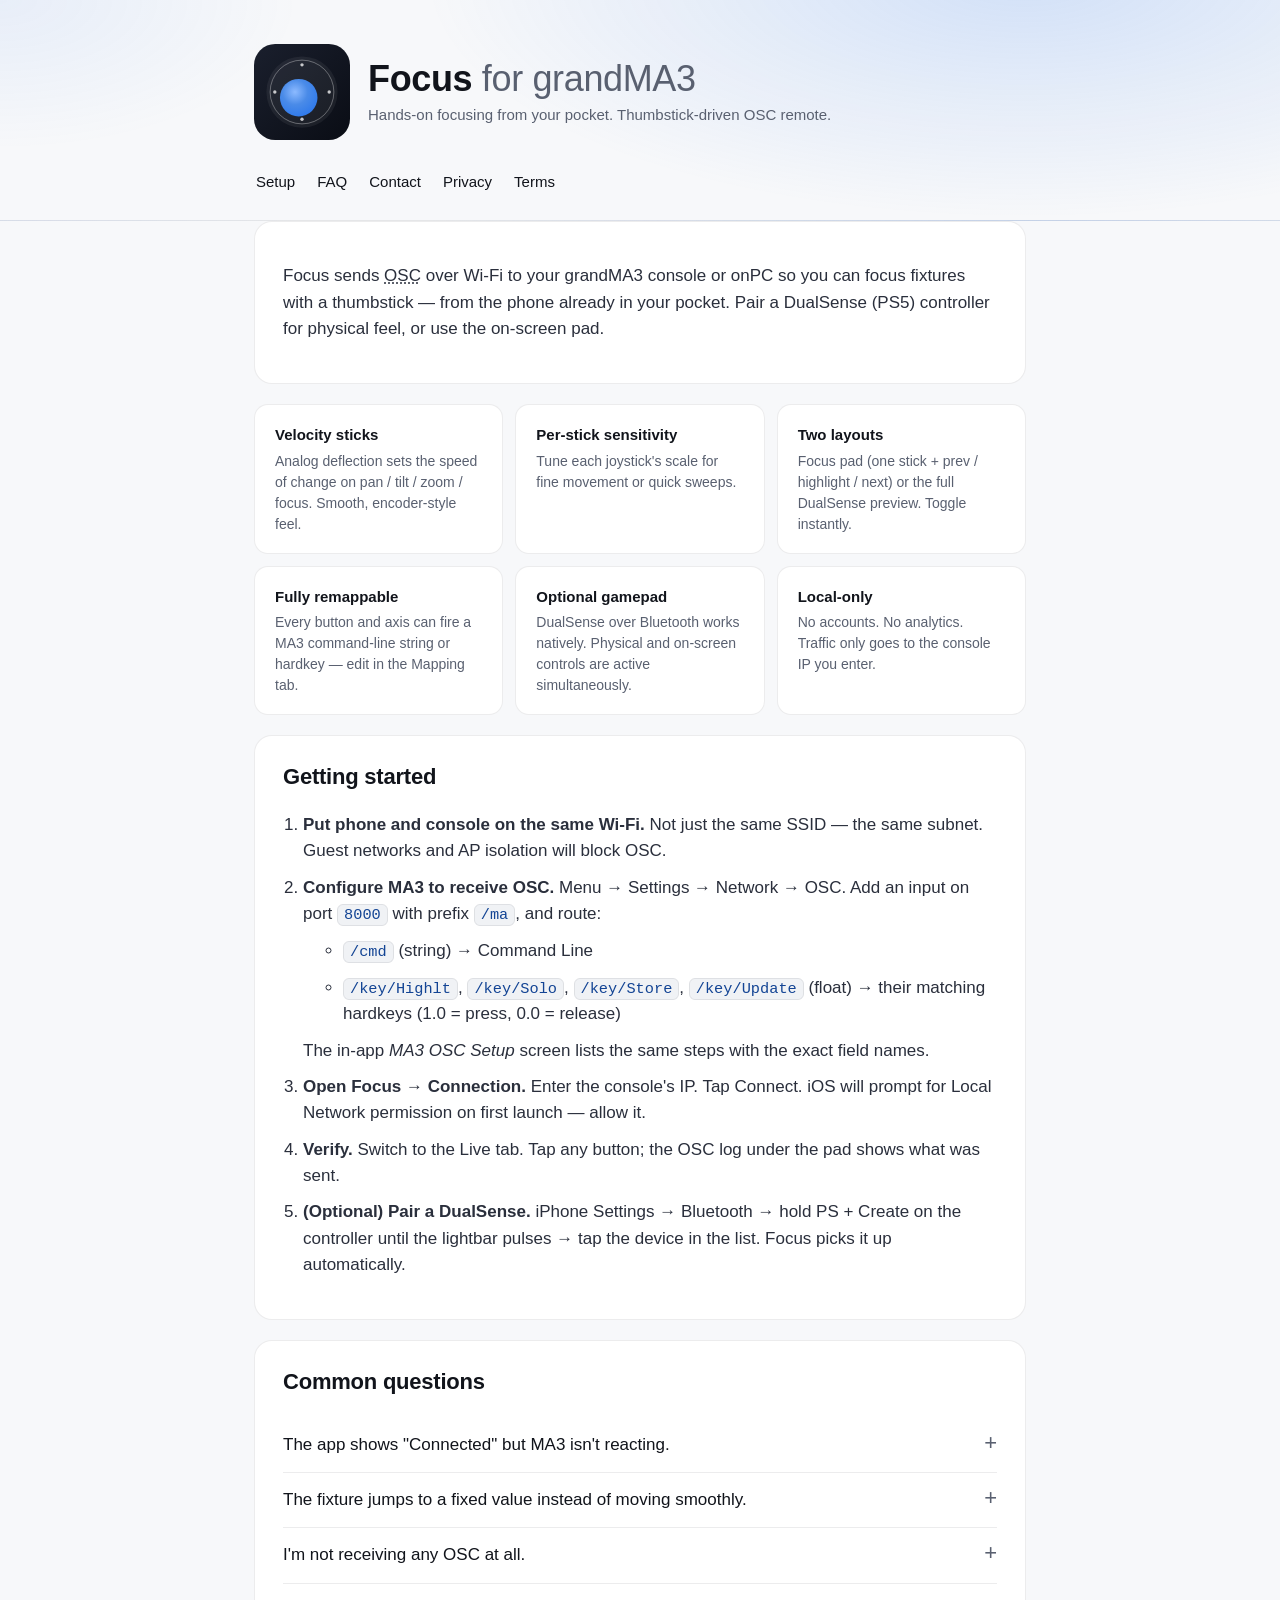
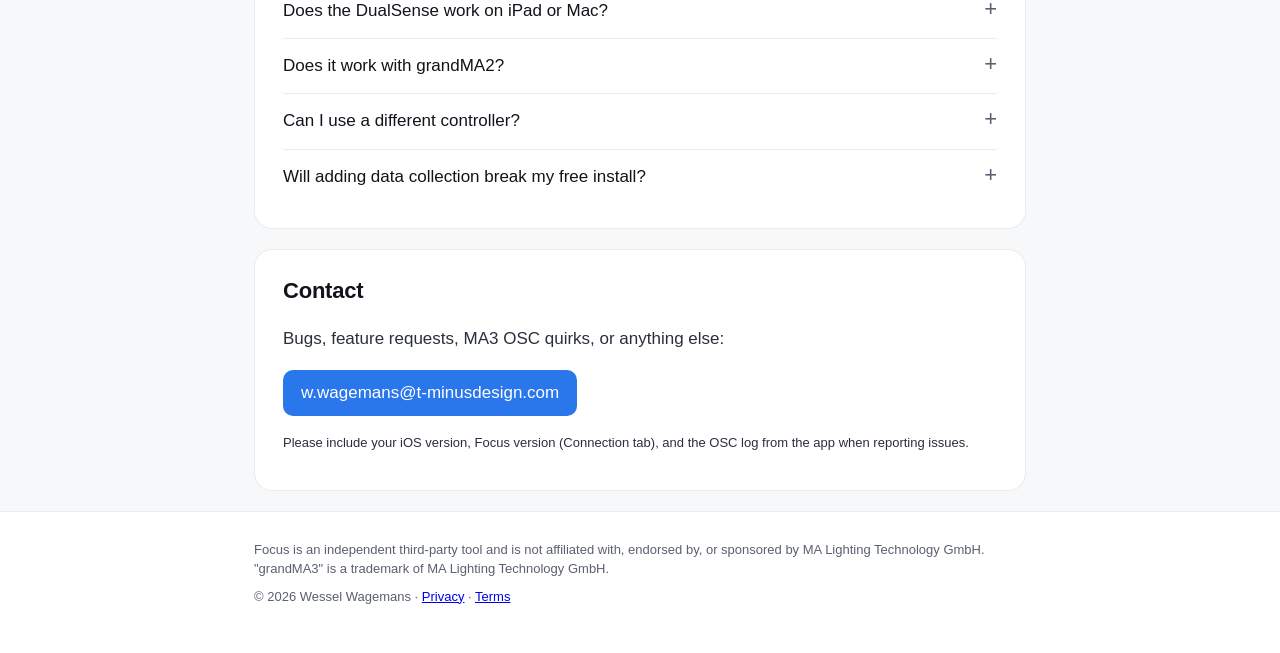
==== docs/index.html @ c702170f "Initial Commit" ====
<!DOCTYPE html>
<html lang="en">
<head>
<meta charset="utf-8">
<title>Focus for grandMA3 — Support</title>
<meta name="viewport" content="width=device-width, initial-scale=1">
<meta name="description" content="Focus turns your iPhone into a hands-on focus remote for grandMA3. Drive pan, tilt, zoom and focus with analog thumbsticks over OSC/WiFi.">
<meta name="theme-color" content="#0A0D15">
<meta property="og:title" content="Focus for grandMA3">
<meta property="og:description" content="Hands-on focusing from your pocket. Thumbstick-driven OSC remote for grandMA3.">
<meta property="og:type" content="website">
<link rel="icon" href="favicon.svg" type="image/svg+xml">
<link rel="stylesheet" href="style.css">
</head>
<body>

<header class="hero">
  <div class="container">
    <div class="brand">
      <img src="icon.svg" alt="" class="icon" width="96" height="96">
      <div>
        <h1>Focus <span class="muted">for grandMA3</span></h1>
        <p class="tagline">Hands-on focusing from your pocket. Thumbstick-driven OSC remote.</p>
      </div>
    </div>
    <nav class="hero-nav">
      <a href="#setup">Setup</a>
      <a href="#faq">FAQ</a>
      <a href="#contact">Contact</a>
      <a href="privacy.html">Privacy</a>
      <a href="terms.html">Terms</a>
    </nav>
  </div>
</header>

<main class="container">

<section id="intro" class="card">
  <p>Focus sends <abbr title="Open Sound Control">OSC</abbr> over Wi-Fi to your grandMA3 console or onPC so you can focus fixtures with a thumbstick — from the phone already in your pocket. Pair a DualSense (PS5) controller for physical feel, or use the on-screen pad.</p>
</section>

<section id="features" class="grid">
  <div class="feature">
    <h3>Velocity sticks</h3>
    <p>Analog deflection sets the speed of change on pan / tilt / zoom / focus. Smooth, encoder-style feel.</p>
  </div>
  <div class="feature">
    <h3>Per-stick sensitivity</h3>
    <p>Tune each joystick's scale for fine movement or quick sweeps.</p>
  </div>
  <div class="feature">
    <h3>Two layouts</h3>
    <p>Focus pad (one stick + prev / highlight / next) or the full DualSense preview. Toggle instantly.</p>
  </div>
  <div class="feature">
    <h3>Fully remappable</h3>
    <p>Every button and axis can fire a MA3 command-line string or hardkey — edit in the Mapping tab.</p>
  </div>
  <div class="feature">
    <h3>Optional gamepad</h3>
    <p>DualSense over Bluetooth works natively. Physical and on-screen controls are active simultaneously.</p>
  </div>
  <div class="feature">
    <h3>Local-only</h3>
    <p>No accounts. No analytics. Traffic only goes to the console IP you enter.</p>
  </div>
</section>

<section id="setup" class="card">
  <h2>Getting started</h2>
  <ol class="steps">
    <li>
      <strong>Put phone and console on the same Wi-Fi.</strong>
      Not just the same SSID — the same subnet. Guest networks and AP isolation will block OSC.
    </li>
    <li>
      <strong>Configure MA3 to receive OSC.</strong>
      Menu → Settings → Network → OSC. Add an input on port <code>8000</code> with prefix <code>/ma</code>, and route:
      <ul>
        <li><code>/cmd</code> (string) → Command Line</li>
        <li><code>/key/Highlt</code>, <code>/key/Solo</code>, <code>/key/Store</code>, <code>/key/Update</code> (float) → their matching hardkeys (1.0 = press, 0.0 = release)</li>
      </ul>
      The in-app <em>MA3 OSC Setup</em> screen lists the same steps with the exact field names.
    </li>
    <li>
      <strong>Open Focus → Connection.</strong>
      Enter the console's IP. Tap Connect. iOS will prompt for Local Network permission on first launch — allow it.
    </li>
    <li>
      <strong>Verify.</strong>
      Switch to the Live tab. Tap any button; the OSC log under the pad shows what was sent.
    </li>
    <li>
      <strong>(Optional) Pair a DualSense.</strong>
      iPhone Settings → Bluetooth → hold PS + Create on the controller until the lightbar pulses → tap the device in the list. Focus picks it up automatically.
    </li>
  </ol>
</section>

<section id="faq" class="card">
  <h2>Common questions</h2>

  <details>
    <summary>The app shows "Connected" but MA3 isn't reacting.</summary>
    <p>UDP is connectionless — "Connected" only means the socket is set up locally. If MA3 isn't responding, the message format doesn't match an OSC input rule on the console side.</p>
    <p>Check the Mapping tab for what the app is sending, then check MA3's OSC config for a matching input pattern. Use Hexler Protokol or any OSC monitor on the same Wi-Fi to verify the packets look right.</p>
  </details>

  <details>
    <summary>The fixture jumps to a fixed value instead of moving smoothly.</summary>
    <p>MA3's command line needs a <em>space</em> between the sign and the number to treat it as a relative change: <code>Attribute "Pan" At + 5</code> adds, <code>Attribute "Pan" At +5</code> sets absolute. Focus emits the spaced form by default. If you've customized the template in the Mapping editor, make sure <code>&lt;d&gt;</code> stays on its own with a space.</p>
  </details>

  <details>
    <summary>I'm not receiving any OSC at all.</summary>
    <p>Most likely causes, in order:</p>
    <ol>
      <li><strong>Local Network permission.</strong> iPhone Settings → Privacy & Security → Local Network → Focus must be on.</li>
      <li><strong>Different subnets / guest Wi-Fi.</strong> Check that your iPhone IP and console IP share the first three octets.</li>
      <li><strong>MA3 OSC port already in use.</strong> If you start MA3 after Protokol (or vice versa) on the same port, whichever started second silently fails to bind.</li>
      <li><strong>Mac firewall.</strong> System Settings → Network → Firewall. Temporarily off for testing.</li>
    </ol>
  </details>

  <details>
    <summary>Does the DualSense work on iPad or Mac?</summary>
    <p>Focus is iPhone-only for now. DualSense itself pairs with iPad and Mac natively, but the app targets iPhone because the point is fitting in your pocket.</p>
  </details>

  <details>
    <summary>Does it work with grandMA2?</summary>
    <p>The OSC format in the default mapping (<code>Attribute "Pan" At + &lt;d&gt;</code>) is MA3 syntax. MA2's OSC is also available — every binding is editable, so you can adapt Focus to MA2 by rewriting the templates in the Mapping editor. Full MA2 defaults aren't bundled.</p>
  </details>

  <details>
    <summary>Can I use a different controller?</summary>
    <p>Anything Apple's GameController framework sees as an "extended gamepad" should work — Xbox Series X|S controllers, MFi gamepads, etc. Button labels in the app stay DualSense-themed.</p>
  </details>

  <details>
    <summary>Will adding data collection break my free install?</summary>
    <p>No — there's no data collection of any kind, now or planned. See the <a href="privacy.html">privacy policy</a>.</p>
  </details>
</section>

<section id="contact" class="card">
  <h2>Contact</h2>
  <p>Bugs, feature requests, MA3 OSC quirks, or anything else:</p>
  <p><a class="button" href="mailto:w.wagemans@t-minusdesign.com?subject=Focus%20for%20grandMA3">w.wagemans@t-minusdesign.com</a></p>
  <p class="fine">Please include your iOS version, Focus version (Connection tab), and the OSC log from the app when reporting issues.</p>
</section>

</main>

<footer>
  <div class="container">
    <p class="fine">
      Focus is an independent third-party tool and is not affiliated with, endorsed by, or sponsored by MA Lighting Technology GmbH. "grandMA3" is a trademark of MA Lighting Technology GmbH.
    </p>
    <p class="fine">© 2026 Wessel Wagemans · <a href="privacy.html">Privacy</a> · <a href="terms.html">Terms</a></p>
  </div>
</footer>

</body>
</html>
---- docs/style.css ----
:root {
  --bg: #0a0d15;
  --bg-panel: #121622;
  --bg-panel-2: #1a1f2d;
  --text: #e9ecf2;
  --text-muted: #8a93a6;
  --accent: #2a76eb;
  --accent-soft: rgba(42, 118, 235, 0.15);
  --border: rgba(255, 255, 255, 0.08);
  --radius: 14px;
  --radius-lg: 18px;
}

* { box-sizing: border-box; }

html { -webkit-text-size-adjust: 100%; }

body {
  margin: 0;
  background: var(--bg);
  color: var(--text);
  font-family: -apple-system, BlinkMacSystemFont, "SF Pro Text", "Segoe UI", Roboto, Helvetica, Arial, sans-serif;
  font-size: 17px;
  line-height: 1.55;
}

.container {
  max-width: 820px;
  margin: 0 auto;
  padding: 0 24px;
}

.hero {
  padding: 44px 0 20px;
  background:
    radial-gradient(1000px 400px at 80% -10%, rgba(42, 118, 235, 0.18), transparent 60%),
    radial-gradient(600px 300px at 0% 0%, rgba(42, 118, 235, 0.08), transparent 50%);
  border-bottom: 1px solid var(--border);
}

.hero .container {
  display: flex;
  flex-wrap: wrap;
  gap: 24px;
  align-items: center;
  justify-content: space-between;
}

.brand {
  display: flex;
  align-items: center;
  gap: 18px;
}

.icon {
  border-radius: 22%;
  background: var(--bg-panel);
  flex-shrink: 0;
}

.hero h1 {
  font-size: clamp(26px, 5vw, 36px);
  line-height: 1.15;
  margin: 0 0 4px;
  letter-spacing: -0.01em;
}

.hero h1 .muted {
  color: var(--text-muted);
  font-weight: 500;
}

.tagline {
  color: var(--text-muted);
  margin: 0;
  font-size: 15px;
}

.hero-nav {
  display: flex;
  gap: 18px;
  flex-wrap: wrap;
}

.hero-nav a {
  color: var(--text);
  text-decoration: none;
  font-weight: 500;
  font-size: 15px;
  padding: 6px 2px;
  border-bottom: 1px solid transparent;
}

.hero-nav a:hover {
  border-bottom-color: var(--accent);
}

main {
  padding: 32px 0 48px;
}

.card {
  background: var(--bg-panel);
  border: 1px solid var(--border);
  border-radius: var(--radius-lg);
  padding: 24px 28px;
  margin: 0 0 20px;
}

.card h2 {
  margin-top: 0;
  font-size: 22px;
  letter-spacing: -0.01em;
}

.card h3 {
  font-size: 17px;
  margin-top: 24px;
  margin-bottom: 6px;
}

.card p, .card li { color: #cfd4e0; }
.card a {
  color: var(--accent);
  text-decoration: none;
  border-bottom: 1px solid rgba(42, 118, 235, 0.35);
}
.card a:hover { border-bottom-color: var(--accent); }

.grid {
  display: grid;
  grid-template-columns: repeat(auto-fit, minmax(220px, 1fr));
  gap: 12px;
  margin: 0 0 20px;
}

.feature {
  background: var(--bg-panel);
  border: 1px solid var(--border);
  border-radius: var(--radius);
  padding: 18px 20px;
}

.feature h3 {
  margin: 0 0 4px;
  font-size: 15px;
  font-weight: 600;
  color: var(--text);
}
.feature p {
  margin: 0;
  color: var(--text-muted);
  font-size: 14px;
  line-height: 1.5;
}

.steps {
  padding-left: 20px;
}
.steps li {
  margin: 10px 0;
}
.steps ul {
  margin: 6px 0 0 0;
}

code {
  font-family: ui-monospace, "SF Mono", Menlo, Consolas, monospace;
  font-size: 0.9em;
  background: var(--bg-panel-2);
  border: 1px solid var(--border);
  padding: 1px 6px;
  border-radius: 6px;
  color: #cfe0ff;
}

details {
  border-top: 1px solid var(--border);
  padding: 14px 0;
}
details:first-of-type { border-top: 0; }

summary {
  cursor: pointer;
  font-weight: 500;
  list-style: none;
  position: relative;
  padding-right: 24px;
}
summary::-webkit-details-marker { display: none; }
summary::after {
  content: "+";
  position: absolute;
  right: 0;
  top: 0;
  color: var(--text-muted);
  font-weight: 300;
  font-size: 22px;
  line-height: 1;
  transition: transform 0.15s;
}
details[open] summary::after {
  content: "–";
}

details p, details ol, details ul {
  margin-top: 8px;
  color: var(--text-muted);
}

.button {
  display: inline-block;
  background: var(--accent);
  color: #fff !important;
  padding: 10px 18px;
  border-radius: 10px;
  text-decoration: none;
  font-weight: 500;
  border: 0 !important;
}
.button:hover {
  background: #1f66d0;
}

.fine {
  color: var(--text-muted);
  font-size: 13px;
  line-height: 1.5;
}

footer {
  border-top: 1px solid var(--border);
  padding: 28px 0 40px;
  background: var(--bg-panel);
}
footer .fine {
  margin: 0 0 8px;
}

@media (prefers-color-scheme: light) {
  :root {
    --bg: #f7f8fa;
    --bg-panel: #ffffff;
    --bg-panel-2: #f0f2f5;
    --text: #11141b;
    --text-muted: #596070;
    --border: rgba(17, 20, 27, 0.08);
  }
  .card p, .card li { color: #2a2f3c; }
  .feature { background: #ffffff; }
  code { color: #134494; }
}
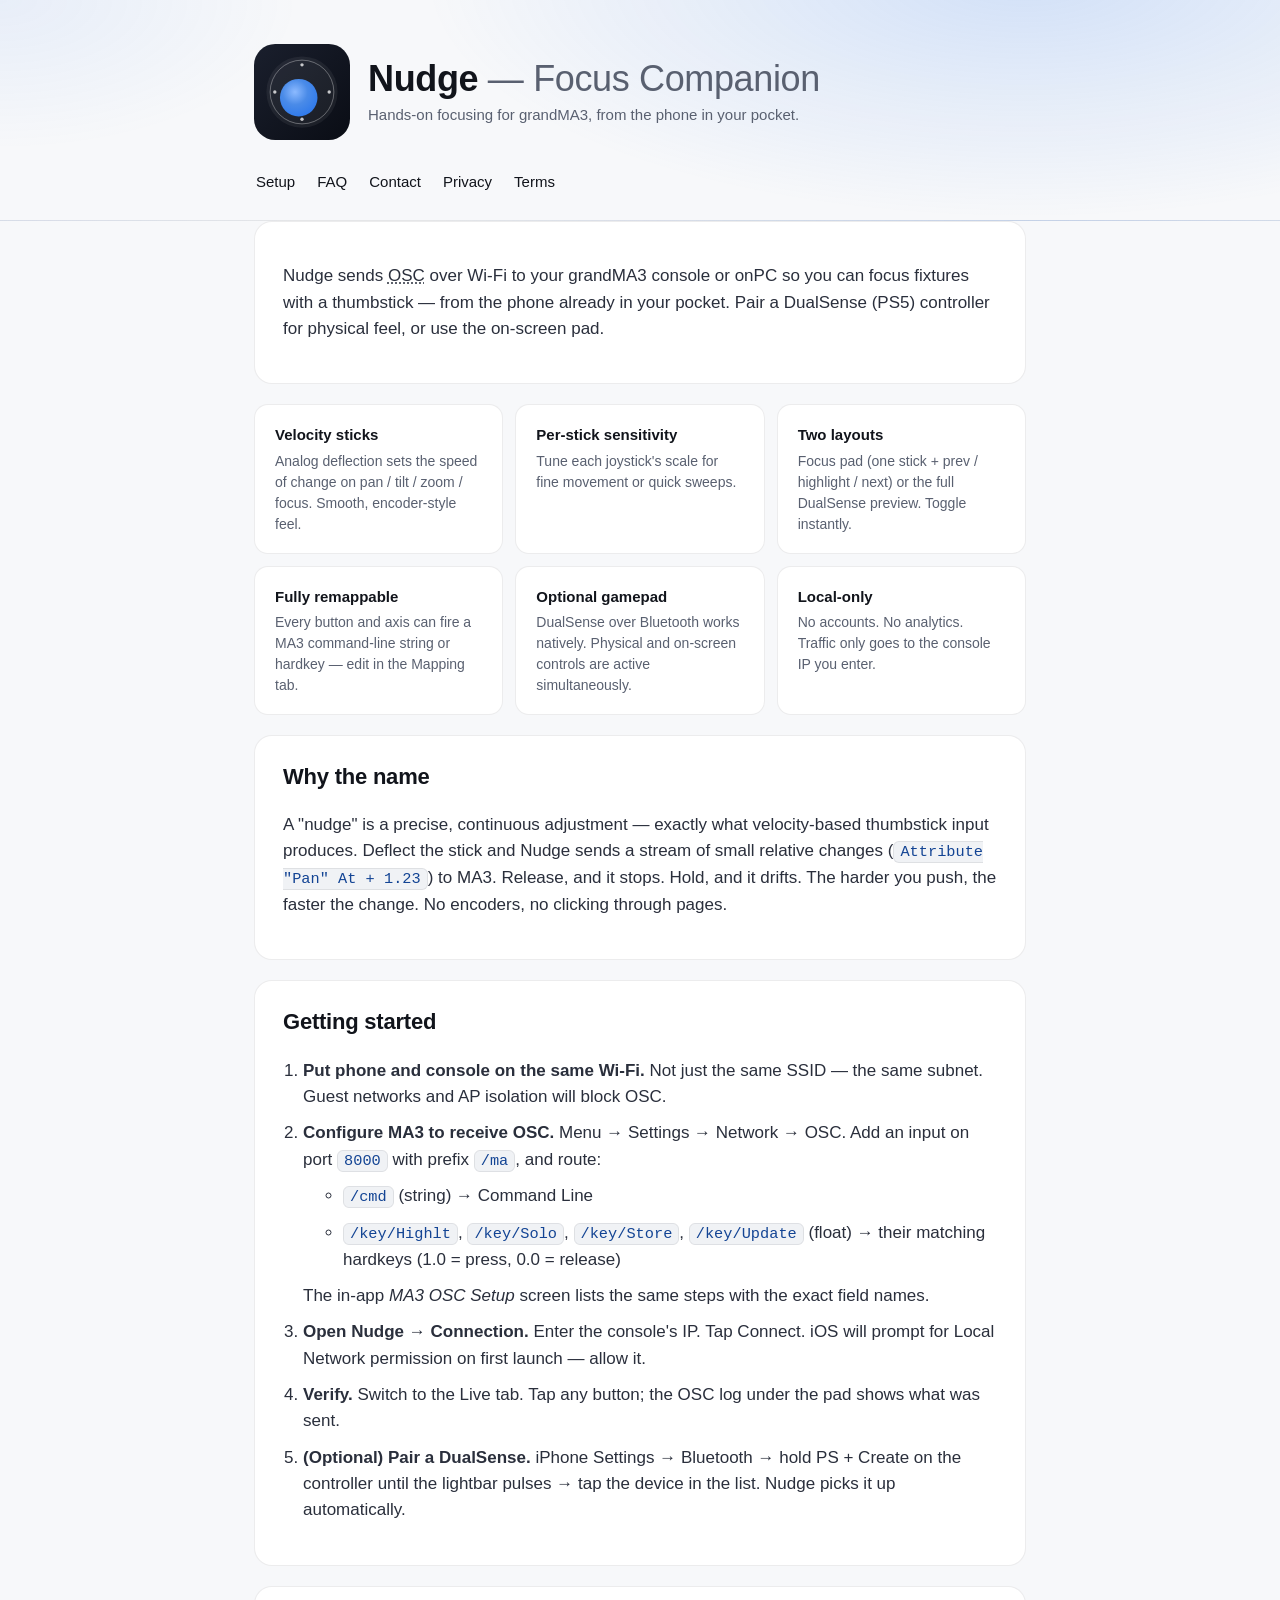
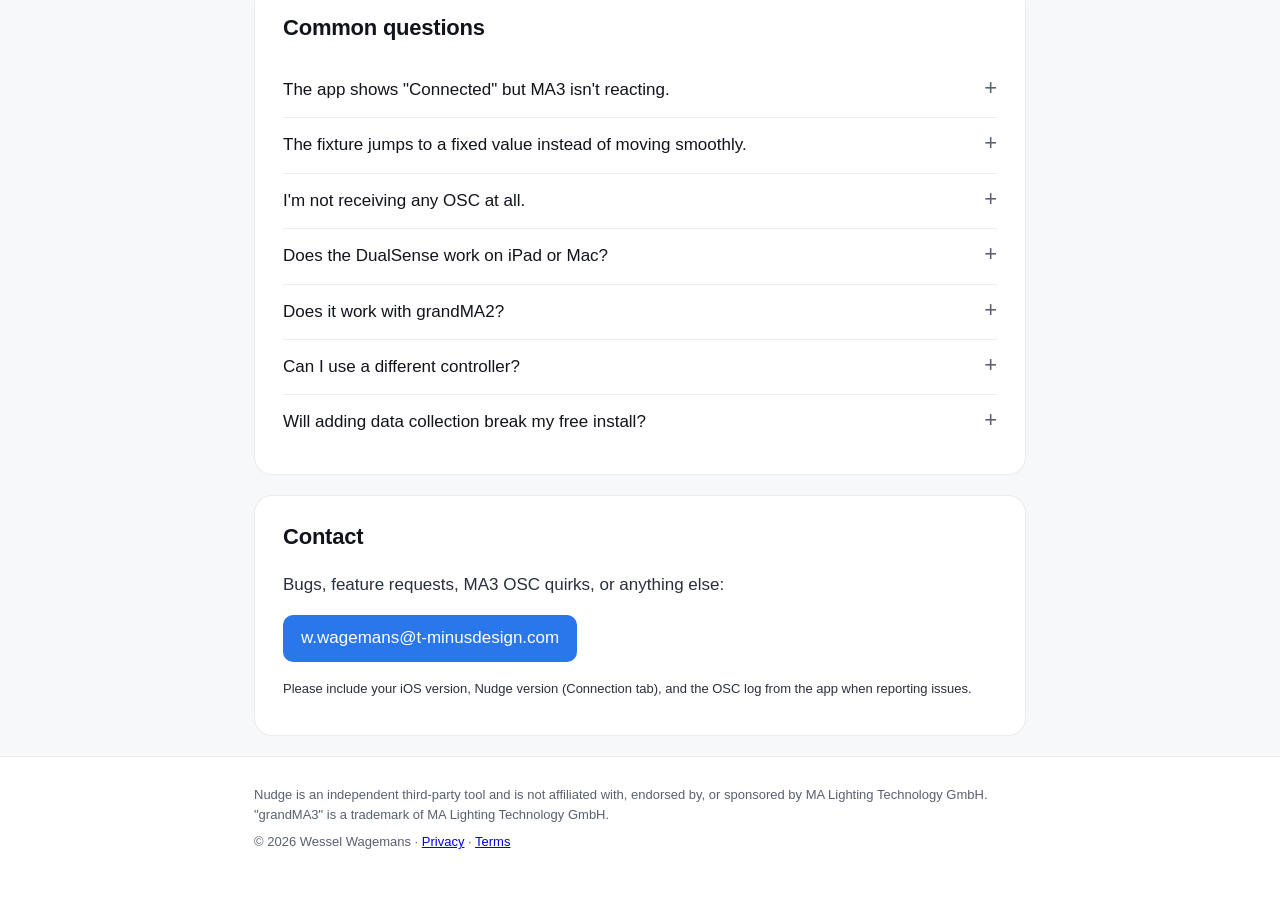
==== commit 00036c39: "Name Change" ====
--- a/docs/index.html
+++ b/docs/index.html
@@ -2,11 +2,11 @@
 <html lang="en">
 <head>
 <meta charset="utf-8">
-<title>Focus for grandMA3 — Support</title>
+<title>Nudge — Focus Companion for grandMA3</title>
 <meta name="viewport" content="width=device-width, initial-scale=1">
-<meta name="description" content="Focus turns your iPhone into a hands-on focus remote for grandMA3. Drive pan, tilt, zoom and focus with analog thumbsticks over OSC/WiFi.">
+<meta name="description" content="Nudge turns your iPhone into a hands-on focus companion for grandMA3. Drive pan, tilt, zoom and focus with analog thumbsticks over OSC/WiFi.">
 <meta name="theme-color" content="#0A0D15">
-<meta property="og:title" content="Focus for grandMA3">
+<meta property="og:title" content="Nudge — Focus Companion for grandMA3">
 <meta property="og:description" content="Hands-on focusing from your pocket. Thumbstick-driven OSC remote for grandMA3.">
 <meta property="og:type" content="website">
 <link rel="icon" href="favicon.svg" type="image/svg+xml">
@@ -19,8 +19,8 @@
     <div class="brand">
       <img src="icon.svg" alt="" class="icon" width="96" height="96">
       <div>
-        <h1>Focus <span class="muted">for grandMA3</span></h1>
-        <p class="tagline">Hands-on focusing from your pocket. Thumbstick-driven OSC remote.</p>
+        <h1>Nudge <span class="muted">— Focus Companion</span></h1>
+        <p class="tagline">Hands-on focusing for grandMA3, from the phone in your pocket.</p>
       </div>
     </div>
     <nav class="hero-nav">
@@ -36,7 +36,7 @@
 <main class="container">
 
 <section id="intro" class="card">
-  <p>Focus sends <abbr title="Open Sound Control">OSC</abbr> over Wi-Fi to your grandMA3 console or onPC so you can focus fixtures with a thumbstick — from the phone already in your pocket. Pair a DualSense (PS5) controller for physical feel, or use the on-screen pad.</p>
+  <p>Nudge sends <abbr title="Open Sound Control">OSC</abbr> over Wi-Fi to your grandMA3 console or onPC so you can focus fixtures with a thumbstick — from the phone already in your pocket. Pair a DualSense (PS5) controller for physical feel, or use the on-screen pad.</p>
 </section>
 
 <section id="features" class="grid">
@@ -66,6 +66,11 @@
   </div>
 </section>
 
+<section id="screenshots" class="card">
+  <h2>Why the name</h2>
+  <p>A "nudge" is a precise, continuous adjustment — exactly what velocity-based thumbstick input produces. Deflect the stick and Nudge sends a stream of small relative changes (<code>Attribute "Pan" At + 1.23</code>) to MA3. Release, and it stops. Hold, and it drifts. The harder you push, the faster the change. No encoders, no clicking through pages.</p>
+</section>
+
 <section id="setup" class="card">
   <h2>Getting started</h2>
   <ol class="steps">
@@ -83,7 +88,7 @@
       The in-app <em>MA3 OSC Setup</em> screen lists the same steps with the exact field names.
     </li>
     <li>
-      <strong>Open Focus → Connection.</strong>
+      <strong>Open Nudge → Connection.</strong>
       Enter the console's IP. Tap Connect. iOS will prompt for Local Network permission on first launch — allow it.
     </li>
     <li>
@@ -92,7 +97,7 @@
     </li>
     <li>
       <strong>(Optional) Pair a DualSense.</strong>
-      iPhone Settings → Bluetooth → hold PS + Create on the controller until the lightbar pulses → tap the device in the list. Focus picks it up automatically.
+      iPhone Settings → Bluetooth → hold PS + Create on the controller until the lightbar pulses → tap the device in the list. Nudge picks it up automatically.
     </li>
   </ol>
 </section>
@@ -115,7 +120,7 @@
     <summary>I'm not receiving any OSC at all.</summary>
     <p>Most likely causes, in order:</p>
     <ol>
-      <li><strong>Local Network permission.</strong> iPhone Settings → Privacy & Security → Local Network → Focus must be on.</li>
+      <li><strong>Local Network permission.</strong> iPhone Settings → Privacy & Security → Local Network → Nudge must be on.</li>
       <li><strong>Different subnets / guest Wi-Fi.</strong> Check that your iPhone IP and console IP share the first three octets.</li>
       <li><strong>MA3 OSC port already in use.</strong> If you start MA3 after Protokol (or vice versa) on the same port, whichever started second silently fails to bind.</li>
       <li><strong>Mac firewall.</strong> System Settings → Network → Firewall. Temporarily off for testing.</li>
@@ -124,12 +129,12 @@
 
   <details>
     <summary>Does the DualSense work on iPad or Mac?</summary>
-    <p>Focus is iPhone-only for now. DualSense itself pairs with iPad and Mac natively, but the app targets iPhone because the point is fitting in your pocket.</p>
+    <p>Nudge is iPhone-only for now. DualSense itself pairs with iPad and Mac natively, but the app targets iPhone because the point is fitting in your pocket.</p>
   </details>
 
   <details>
     <summary>Does it work with grandMA2?</summary>
-    <p>The OSC format in the default mapping (<code>Attribute "Pan" At + &lt;d&gt;</code>) is MA3 syntax. MA2's OSC is also available — every binding is editable, so you can adapt Focus to MA2 by rewriting the templates in the Mapping editor. Full MA2 defaults aren't bundled.</p>
+    <p>The OSC format in the default mapping (<code>Attribute "Pan" At + &lt;d&gt;</code>) is MA3 syntax. MA2's OSC is also available — every binding is editable, so you can adapt Nudge to MA2 by rewriting the templates in the Mapping editor. Full MA2 defaults aren't bundled.</p>
   </details>
 
   <details>
@@ -146,8 +151,8 @@
 <section id="contact" class="card">
   <h2>Contact</h2>
   <p>Bugs, feature requests, MA3 OSC quirks, or anything else:</p>
-  <p><a class="button" href="mailto:w.wagemans@t-minusdesign.com?subject=Focus%20for%20grandMA3">w.wagemans@t-minusdesign.com</a></p>
-  <p class="fine">Please include your iOS version, Focus version (Connection tab), and the OSC log from the app when reporting issues.</p>
+  <p><a class="button" href="mailto:w.wagemans@t-minusdesign.com?subject=Nudge%20for%20grandMA3">w.wagemans@t-minusdesign.com</a></p>
+  <p class="fine">Please include your iOS version, Nudge version (Connection tab), and the OSC log from the app when reporting issues.</p>
 </section>
 
 </main>
@@ -155,7 +160,7 @@
 <footer>
   <div class="container">
     <p class="fine">
-      Focus is an independent third-party tool and is not affiliated with, endorsed by, or sponsored by MA Lighting Technology GmbH. "grandMA3" is a trademark of MA Lighting Technology GmbH.
+      Nudge is an independent third-party tool and is not affiliated with, endorsed by, or sponsored by MA Lighting Technology GmbH. "grandMA3" is a trademark of MA Lighting Technology GmbH.
     </p>
     <p class="fine">© 2026 Wessel Wagemans · <a href="privacy.html">Privacy</a> · <a href="terms.html">Terms</a></p>
   </div>
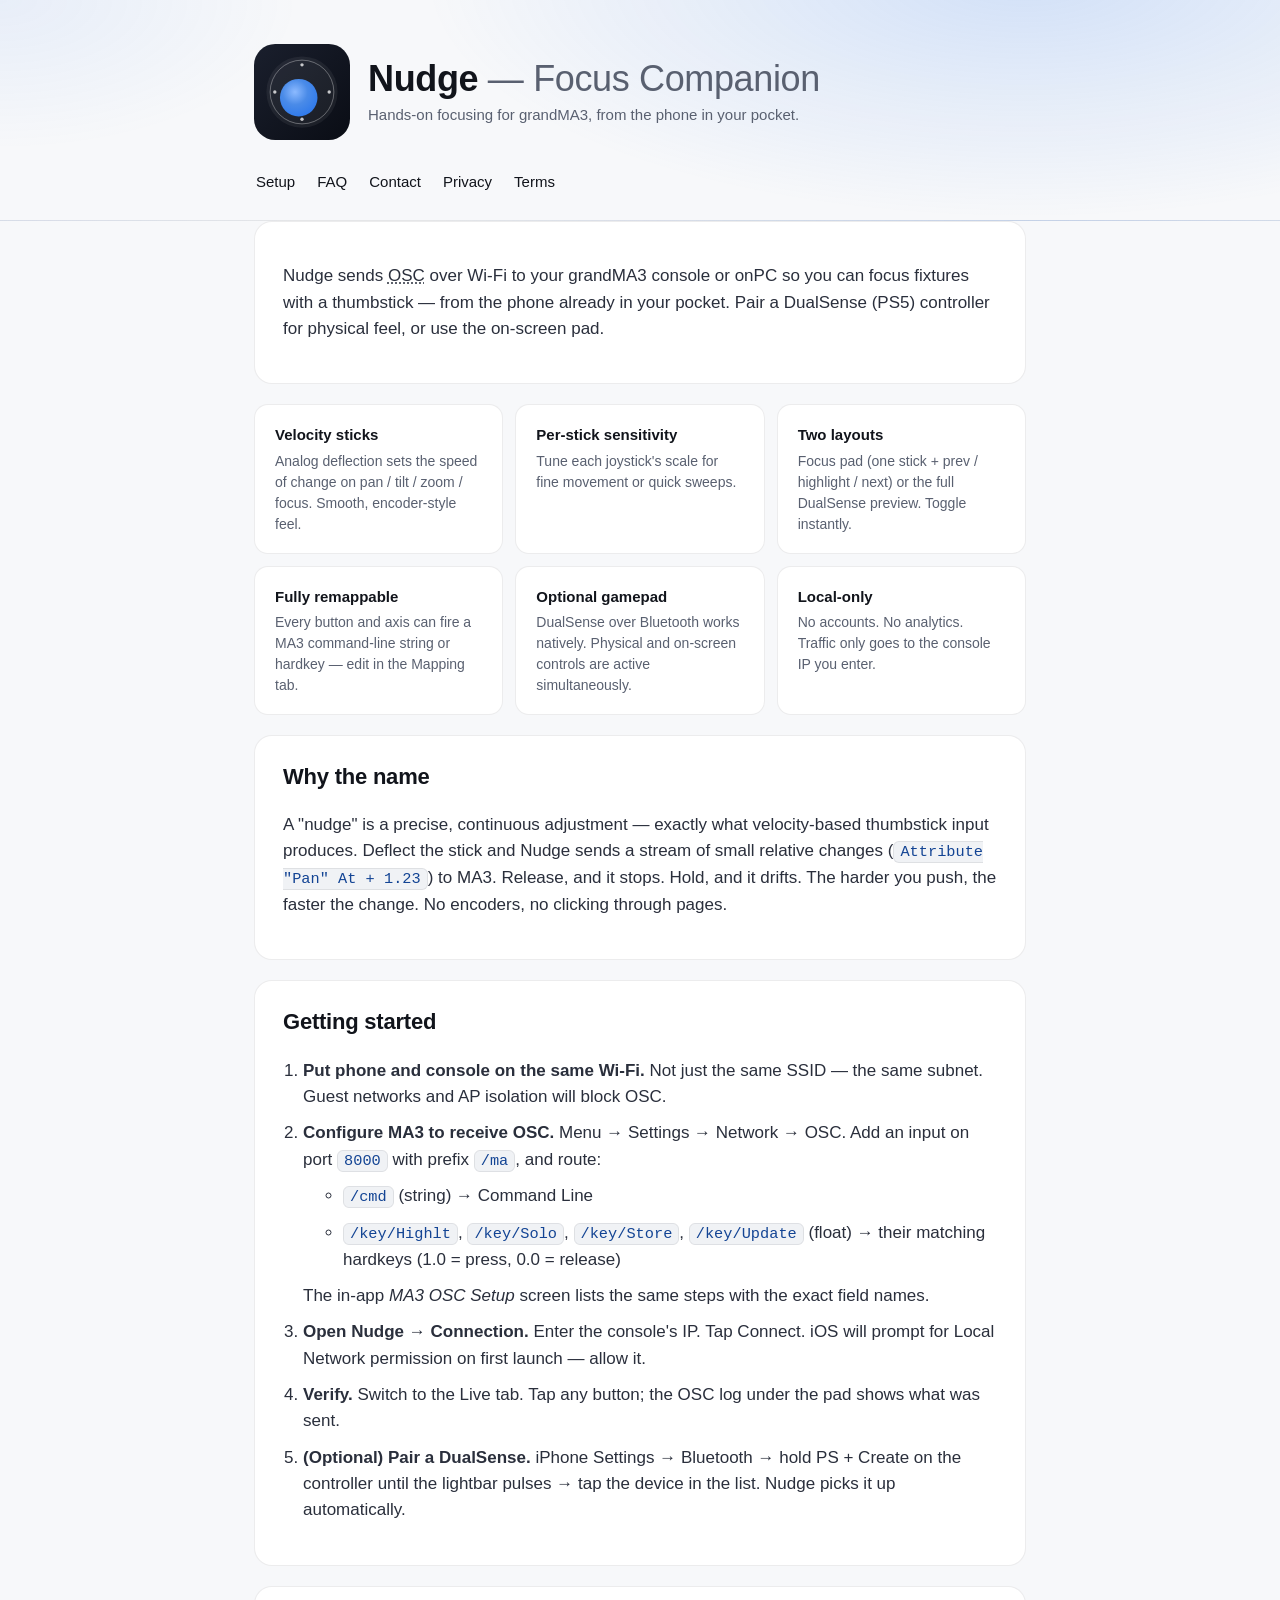
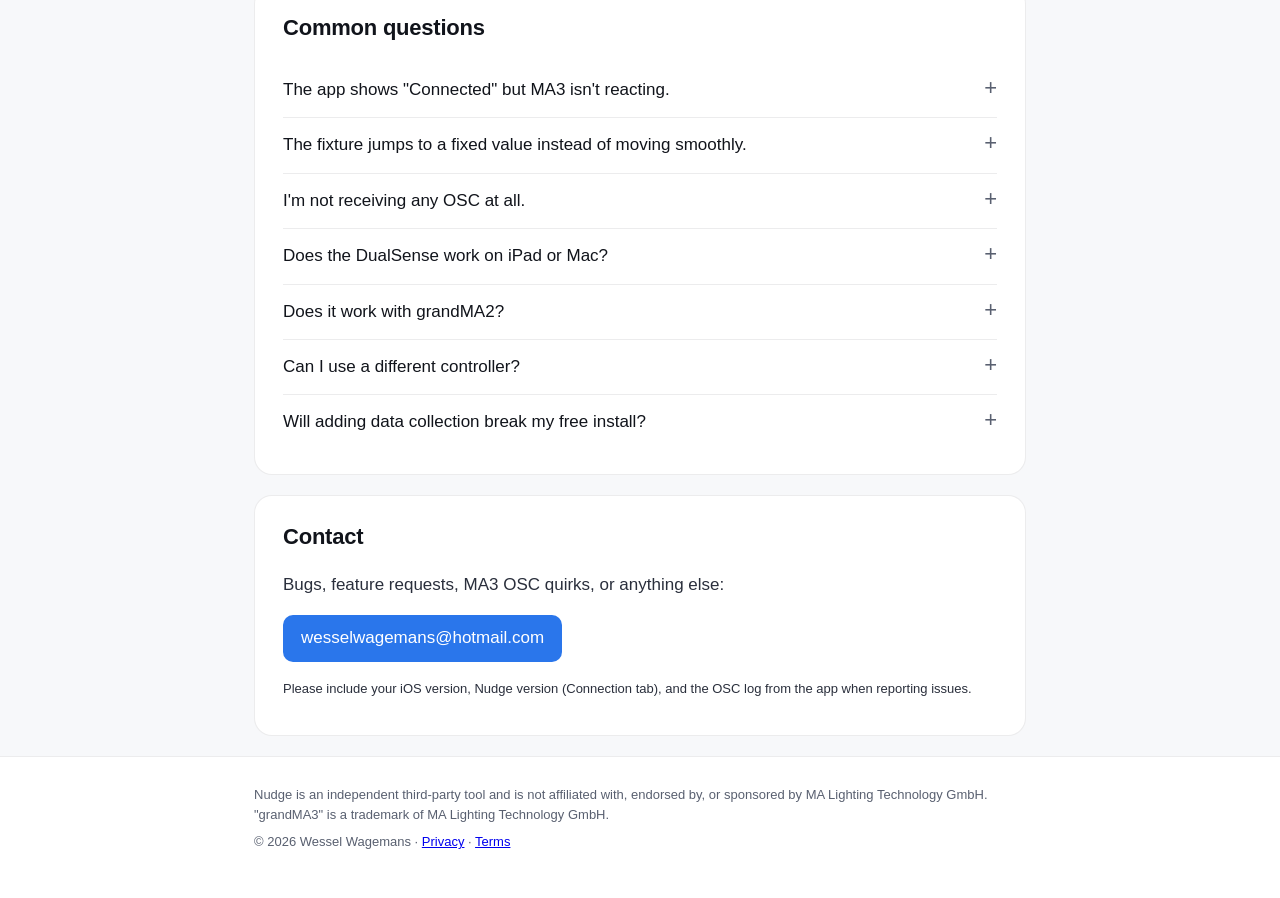
==== commit fee1b8a7: "Contact Change" ====
--- a/docs/index.html
+++ b/docs/index.html
@@ -151,7 +151,7 @@
 <section id="contact" class="card">
   <h2>Contact</h2>
   <p>Bugs, feature requests, MA3 OSC quirks, or anything else:</p>
-  <p><a class="button" href="mailto:w.wagemans@t-minusdesign.com?subject=Nudge%20for%20grandMA3">w.wagemans@t-minusdesign.com</a></p>
+  <p><a class="button" href="mailto:wesselwagemans@hotmail.com?subject=Nudge%20for%20grandMA3">wesselwagemans@hotmail.com</a></p>
   <p class="fine">Please include your iOS version, Nudge version (Connection tab), and the OSC log from the app when reporting issues.</p>
 </section>
 
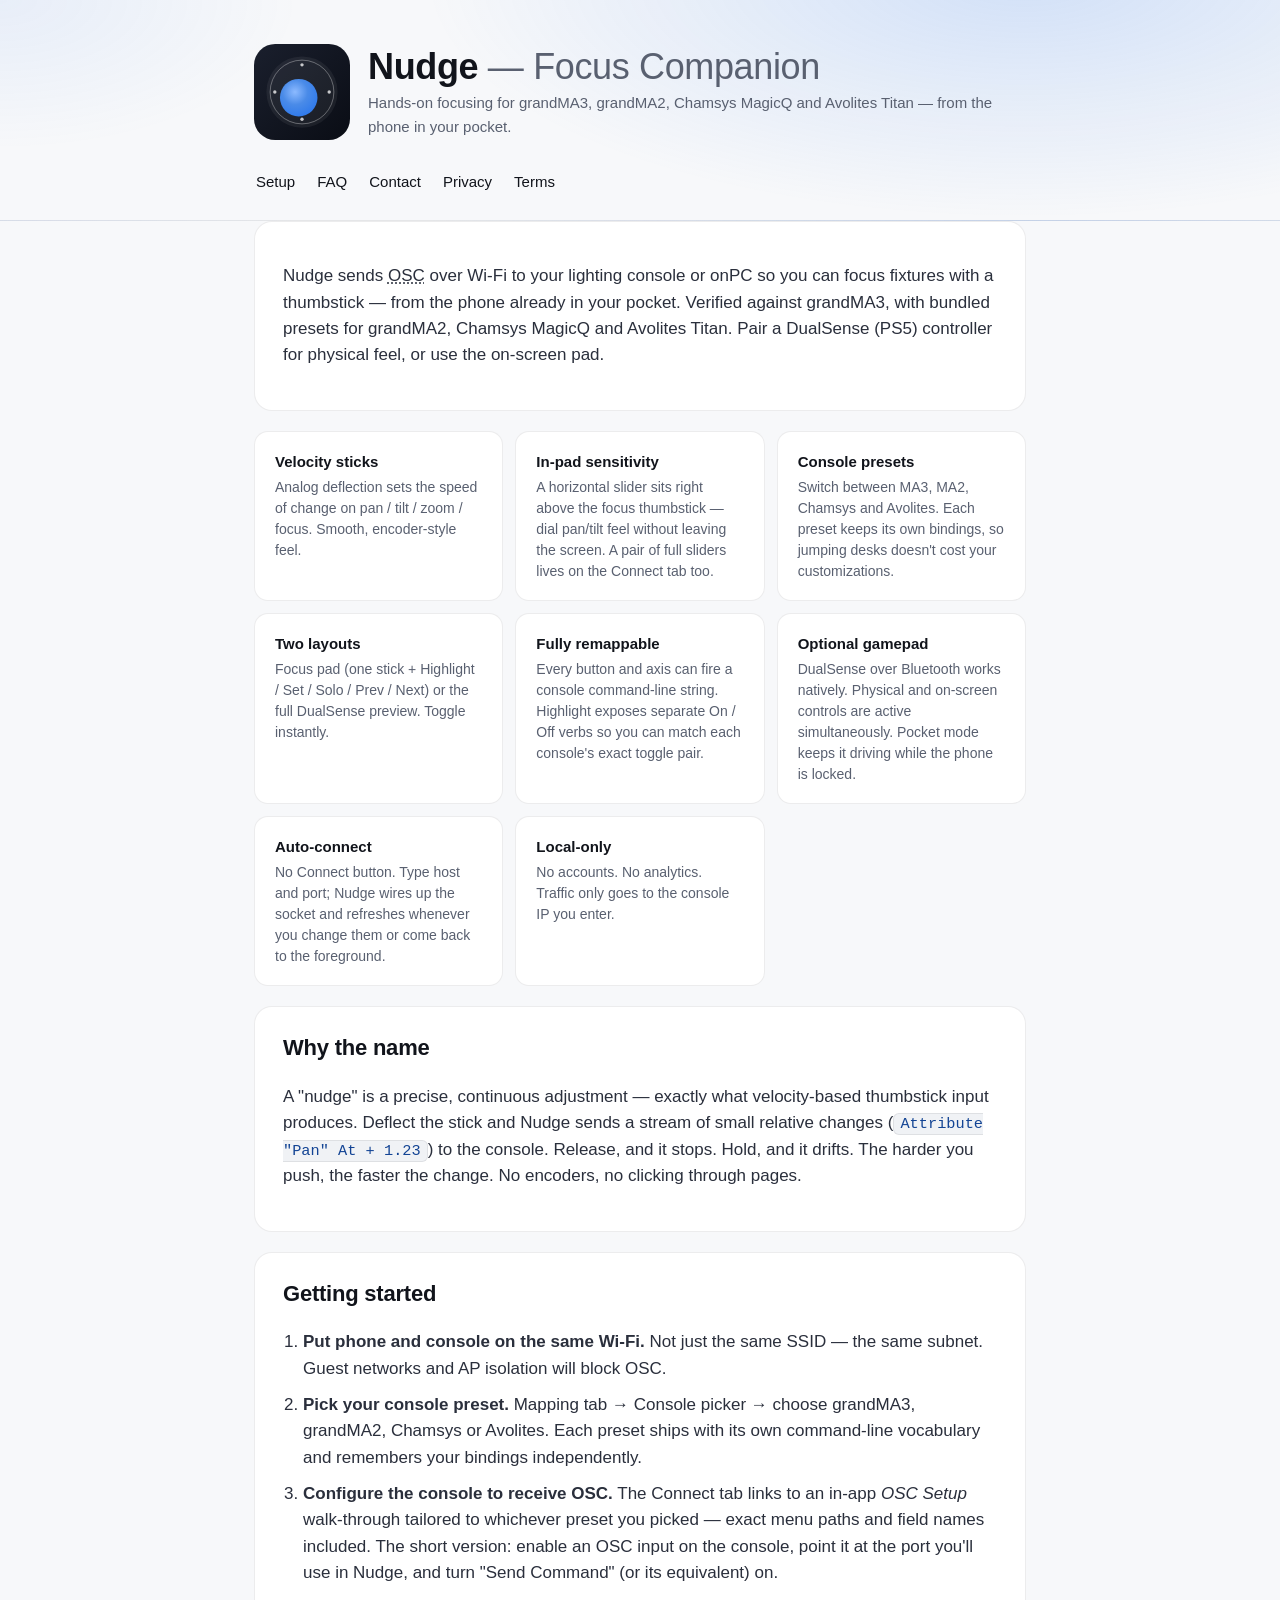
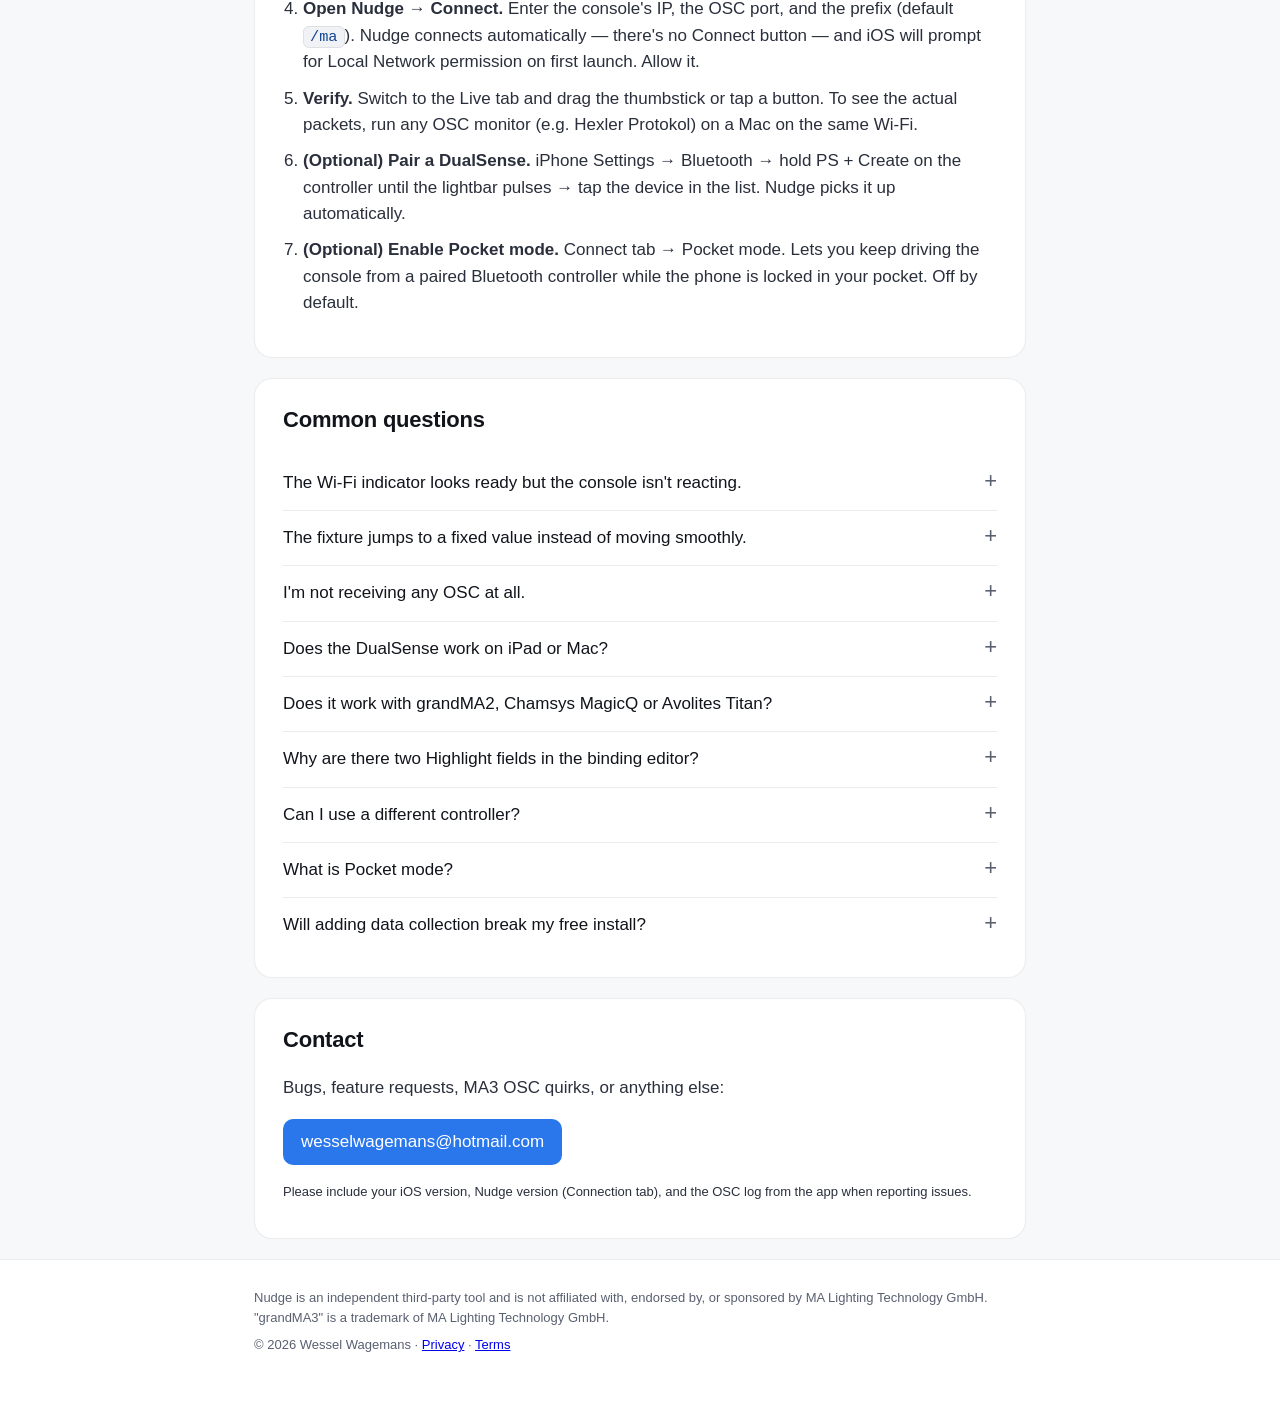
==== commit 75ac9875: "asdf" ====
--- a/docs/index.html
+++ b/docs/index.html
@@ -2,12 +2,12 @@
 <html lang="en">
 <head>
 <meta charset="utf-8">
-<title>Nudge — Focus Companion for grandMA3</title>
+<title>Nudge — Focus Companion for grandMA3, MA2, Chamsys & Avolites</title>
 <meta name="viewport" content="width=device-width, initial-scale=1">
-<meta name="description" content="Nudge turns your iPhone into a hands-on focus companion for grandMA3. Drive pan, tilt, zoom and focus with analog thumbsticks over OSC/WiFi.">
+<meta name="description" content="Nudge turns your iPhone into a hands-on focus companion for grandMA3, grandMA2, Chamsys MagicQ and Avolites Titan. Drive pan, tilt, zoom and focus with analog thumbsticks over OSC/WiFi.">
 <meta name="theme-color" content="#0A0D15">
-<meta property="og:title" content="Nudge — Focus Companion for grandMA3">
-<meta property="og:description" content="Hands-on focusing from your pocket. Thumbstick-driven OSC remote for grandMA3.">
+<meta property="og:title" content="Nudge — Focus Companion for lighting consoles">
+<meta property="og:description" content="Hands-on focusing from your pocket. Thumbstick-driven OSC remote for grandMA3, grandMA2, Chamsys MagicQ and Avolites Titan.">
 <meta property="og:type" content="website">
 <link rel="icon" href="favicon.svg" type="image/svg+xml">
 <link rel="stylesheet" href="style.css">
@@ -20,7 +20,7 @@
       <img src="icon.svg" alt="" class="icon" width="96" height="96">
       <div>
         <h1>Nudge <span class="muted">— Focus Companion</span></h1>
-        <p class="tagline">Hands-on focusing for grandMA3, from the phone in your pocket.</p>
+        <p class="tagline">Hands-on focusing for grandMA3, grandMA2, Chamsys MagicQ and Avolites Titan — from the phone in your pocket.</p>
       </div>
     </div>
     <nav class="hero-nav">
@@ -36,7 +36,7 @@
 <main class="container">
 
 <section id="intro" class="card">
-  <p>Nudge sends <abbr title="Open Sound Control">OSC</abbr> over Wi-Fi to your grandMA3 console or onPC so you can focus fixtures with a thumbstick — from the phone already in your pocket. Pair a DualSense (PS5) controller for physical feel, or use the on-screen pad.</p>
+  <p>Nudge sends <abbr title="Open Sound Control">OSC</abbr> over Wi-Fi to your lighting console or onPC so you can focus fixtures with a thumbstick — from the phone already in your pocket. Verified against grandMA3, with bundled presets for grandMA2, Chamsys MagicQ and Avolites Titan. Pair a DualSense (PS5) controller for physical feel, or use the on-screen pad.</p>
 </section>
 
 <section id="features" class="grid">
@@ -45,20 +45,28 @@
     <p>Analog deflection sets the speed of change on pan / tilt / zoom / focus. Smooth, encoder-style feel.</p>
   </div>
   <div class="feature">
-    <h3>Per-stick sensitivity</h3>
-    <p>Tune each joystick's scale for fine movement or quick sweeps.</p>
+    <h3>In-pad sensitivity</h3>
+    <p>A horizontal slider sits right above the focus thumbstick — dial pan/tilt feel without leaving the screen. A pair of full sliders lives on the Connect tab too.</p>
+  </div>
+  <div class="feature">
+    <h3>Console presets</h3>
+    <p>Switch between MA3, MA2, Chamsys and Avolites. Each preset keeps its own bindings, so jumping desks doesn't cost your customizations.</p>
   </div>
   <div class="feature">
     <h3>Two layouts</h3>
-    <p>Focus pad (one stick + prev / highlight / next) or the full DualSense preview. Toggle instantly.</p>
+    <p>Focus pad (one stick + Highlight / Set / Solo / Prev / Next) or the full DualSense preview. Toggle instantly.</p>
   </div>
   <div class="feature">
     <h3>Fully remappable</h3>
-    <p>Every button and axis can fire a MA3 command-line string or hardkey — edit in the Mapping tab.</p>
+    <p>Every button and axis can fire a console command-line string. Highlight exposes separate On / Off verbs so you can match each console's exact toggle pair.</p>
   </div>
   <div class="feature">
     <h3>Optional gamepad</h3>
-    <p>DualSense over Bluetooth works natively. Physical and on-screen controls are active simultaneously.</p>
+    <p>DualSense over Bluetooth works natively. Physical and on-screen controls are active simultaneously. Pocket mode keeps it driving while the phone is locked.</p>
+  </div>
+  <div class="feature">
+    <h3>Auto-connect</h3>
+    <p>No Connect button. Type host and port; Nudge wires up the socket and refreshes whenever you change them or come back to the foreground.</p>
   </div>
   <div class="feature">
     <h3>Local-only</h3>
@@ -68,7 +76,7 @@
 
 <section id="screenshots" class="card">
   <h2>Why the name</h2>
-  <p>A "nudge" is a precise, continuous adjustment — exactly what velocity-based thumbstick input produces. Deflect the stick and Nudge sends a stream of small relative changes (<code>Attribute "Pan" At + 1.23</code>) to MA3. Release, and it stops. Hold, and it drifts. The harder you push, the faster the change. No encoders, no clicking through pages.</p>
+  <p>A "nudge" is a precise, continuous adjustment — exactly what velocity-based thumbstick input produces. Deflect the stick and Nudge sends a stream of small relative changes (<code>Attribute "Pan" At + 1.23</code>) to the console. Release, and it stops. Hold, and it drifts. The harder you push, the faster the change. No encoders, no clicking through pages.</p>
 </section>
 
 <section id="setup" class="card">
@@ -79,25 +87,28 @@
       Not just the same SSID — the same subnet. Guest networks and AP isolation will block OSC.
     </li>
     <li>
-      <strong>Configure MA3 to receive OSC.</strong>
-      Menu → Settings → Network → OSC. Add an input on port <code>8000</code> with prefix <code>/ma</code>, and route:
-      <ul>
-        <li><code>/cmd</code> (string) → Command Line</li>
-        <li><code>/key/Highlt</code>, <code>/key/Solo</code>, <code>/key/Store</code>, <code>/key/Update</code> (float) → their matching hardkeys (1.0 = press, 0.0 = release)</li>
-      </ul>
-      The in-app <em>MA3 OSC Setup</em> screen lists the same steps with the exact field names.
+      <strong>Pick your console preset.</strong>
+      Mapping tab → Console picker → choose grandMA3, grandMA2, Chamsys or Avolites. Each preset ships with its own command-line vocabulary and remembers your bindings independently.
     </li>
     <li>
-      <strong>Open Nudge → Connection.</strong>
-      Enter the console's IP. Tap Connect. iOS will prompt for Local Network permission on first launch — allow it.
+      <strong>Configure the console to receive OSC.</strong>
+      The Connect tab links to an in-app <em>OSC Setup</em> walk-through tailored to whichever preset you picked — exact menu paths and field names included. The short version: enable an OSC input on the console, point it at the port you'll use in Nudge, and turn "Send Command" (or its equivalent) on.
+    </li>
+    <li>
+      <strong>Open Nudge → Connect.</strong>
+      Enter the console's IP, the OSC port, and the prefix (default <code>/ma</code>). Nudge connects automatically — there's no Connect button — and iOS will prompt for Local Network permission on first launch. Allow it.
     </li>
     <li>
       <strong>Verify.</strong>
-      Switch to the Live tab. Tap any button; the OSC log under the pad shows what was sent.
+      Switch to the Live tab and drag the thumbstick or tap a button. To see the actual packets, run any OSC monitor (e.g. Hexler Protokol) on a Mac on the same Wi-Fi.
     </li>
     <li>
       <strong>(Optional) Pair a DualSense.</strong>
       iPhone Settings → Bluetooth → hold PS + Create on the controller until the lightbar pulses → tap the device in the list. Nudge picks it up automatically.
+    </li>
+    <li>
+      <strong>(Optional) Enable Pocket mode.</strong>
+      Connect tab → Pocket mode. Lets you keep driving the console from a paired Bluetooth controller while the phone is locked in your pocket. Off by default.
     </li>
   </ol>
 </section>
@@ -106,14 +117,14 @@
   <h2>Common questions</h2>
 
   <details>
-    <summary>The app shows "Connected" but MA3 isn't reacting.</summary>
-    <p>UDP is connectionless — "Connected" only means the socket is set up locally. If MA3 isn't responding, the message format doesn't match an OSC input rule on the console side.</p>
-    <p>Check the Mapping tab for what the app is sending, then check MA3's OSC config for a matching input pattern. Use Hexler Protokol or any OSC monitor on the same Wi-Fi to verify the packets look right.</p>
+    <summary>The Wi-Fi indicator looks ready but the console isn't reacting.</summary>
+    <p>UDP is connectionless — Nudge can show "ready" without the console actually receiving anything. If the desk isn't responding, the message format usually doesn't match an OSC input rule on the console side.</p>
+    <p>Check the Mapping tab for what the app is sending, then check the console's OSC config for a matching input pattern. Use Hexler Protokol or any OSC monitor on the same Wi-Fi to verify the packets look right.</p>
   </details>
 
   <details>
     <summary>The fixture jumps to a fixed value instead of moving smoothly.</summary>
-    <p>MA3's command line needs a <em>space</em> between the sign and the number to treat it as a relative change: <code>Attribute "Pan" At + 5</code> adds, <code>Attribute "Pan" At +5</code> sets absolute. Focus emits the spaced form by default. If you've customized the template in the Mapping editor, make sure <code>&lt;d&gt;</code> stays on its own with a space.</p>
+    <p>MA3's command line needs a <em>space</em> between the sign and the number to treat it as a relative change: <code>Attribute "Pan" At + 5</code> adds, <code>Attribute "Pan" At +5</code> sets absolute. Nudge emits the spaced form by default. If you've customized the template in the Mapping editor, make sure <code>&lt;d&gt;</code> stays on its own with a space.</p>
   </details>
 
   <details>
@@ -122,7 +133,7 @@
     <ol>
       <li><strong>Local Network permission.</strong> iPhone Settings → Privacy & Security → Local Network → Nudge must be on.</li>
       <li><strong>Different subnets / guest Wi-Fi.</strong> Check that your iPhone IP and console IP share the first three octets.</li>
-      <li><strong>MA3 OSC port already in use.</strong> If you start MA3 after Protokol (or vice versa) on the same port, whichever started second silently fails to bind.</li>
+      <li><strong>Console OSC port already in use.</strong> If you start the console software after another listener (Protokol, another OSC tool) on the same port, whichever started second silently fails to bind.</li>
       <li><strong>Mac firewall.</strong> System Settings → Network → Firewall. Temporarily off for testing.</li>
     </ol>
   </details>
@@ -133,13 +144,23 @@
   </details>
 
   <details>
-    <summary>Does it work with grandMA2?</summary>
-    <p>The OSC format in the default mapping (<code>Attribute "Pan" At + &lt;d&gt;</code>) is MA3 syntax. MA2's OSC is also available — every binding is editable, so you can adapt Nudge to MA2 by rewriting the templates in the Mapping editor. Full MA2 defaults aren't bundled.</p>
+    <summary>Does it work with grandMA2, Chamsys MagicQ or Avolites Titan?</summary>
+    <p>Yes — Nudge ships console presets for all four (MA3, MA2, MagicQ, Titan). The MA3 preset is verified against real hardware; the other three are bundled with reasonable defaults but currently unverified by the developer on real desks. Every binding is editable, so if a verb on your console isn't quite right, you can rewrite it directly in the Mapping editor. The Connect tab also links to an in-app setup guide tailored to each preset.</p>
+  </details>
+
+  <details>
+    <summary>Why are there two Highlight fields in the binding editor?</summary>
+    <p>The Focus pad's Highlight button is stateful — it remembers whether Highlight is on or off and sends a different command for each transition. MA3 and MA2 use <code>Highlight On</code> / <code>Highlight Off</code>; other consoles often use a single toggle verb. The two fields let you match whichever convention your console uses, including paired macros if you've defined them.</p>
   </details>
 
   <details>
     <summary>Can I use a different controller?</summary>
     <p>Anything Apple's GameController framework sees as an "extended gamepad" should work — Xbox Series X|S controllers, MFi gamepads, etc. Button labels in the app stay DualSense-themed.</p>
+  </details>
+
+  <details>
+    <summary>What is Pocket mode?</summary>
+    <p>An opt-in toggle on the Connect tab. When on, Nudge holds a silent audio session active in the background so iOS keeps the run loop alive while the screen is locked. That lets a paired Bluetooth controller keep driving OSC from your pocket mid-cue. It's silent (zero-filled buffer, mixed with other audio) and off by default — turn it back off when you don't need it to save battery.</p>
   </details>
 
   <details>
